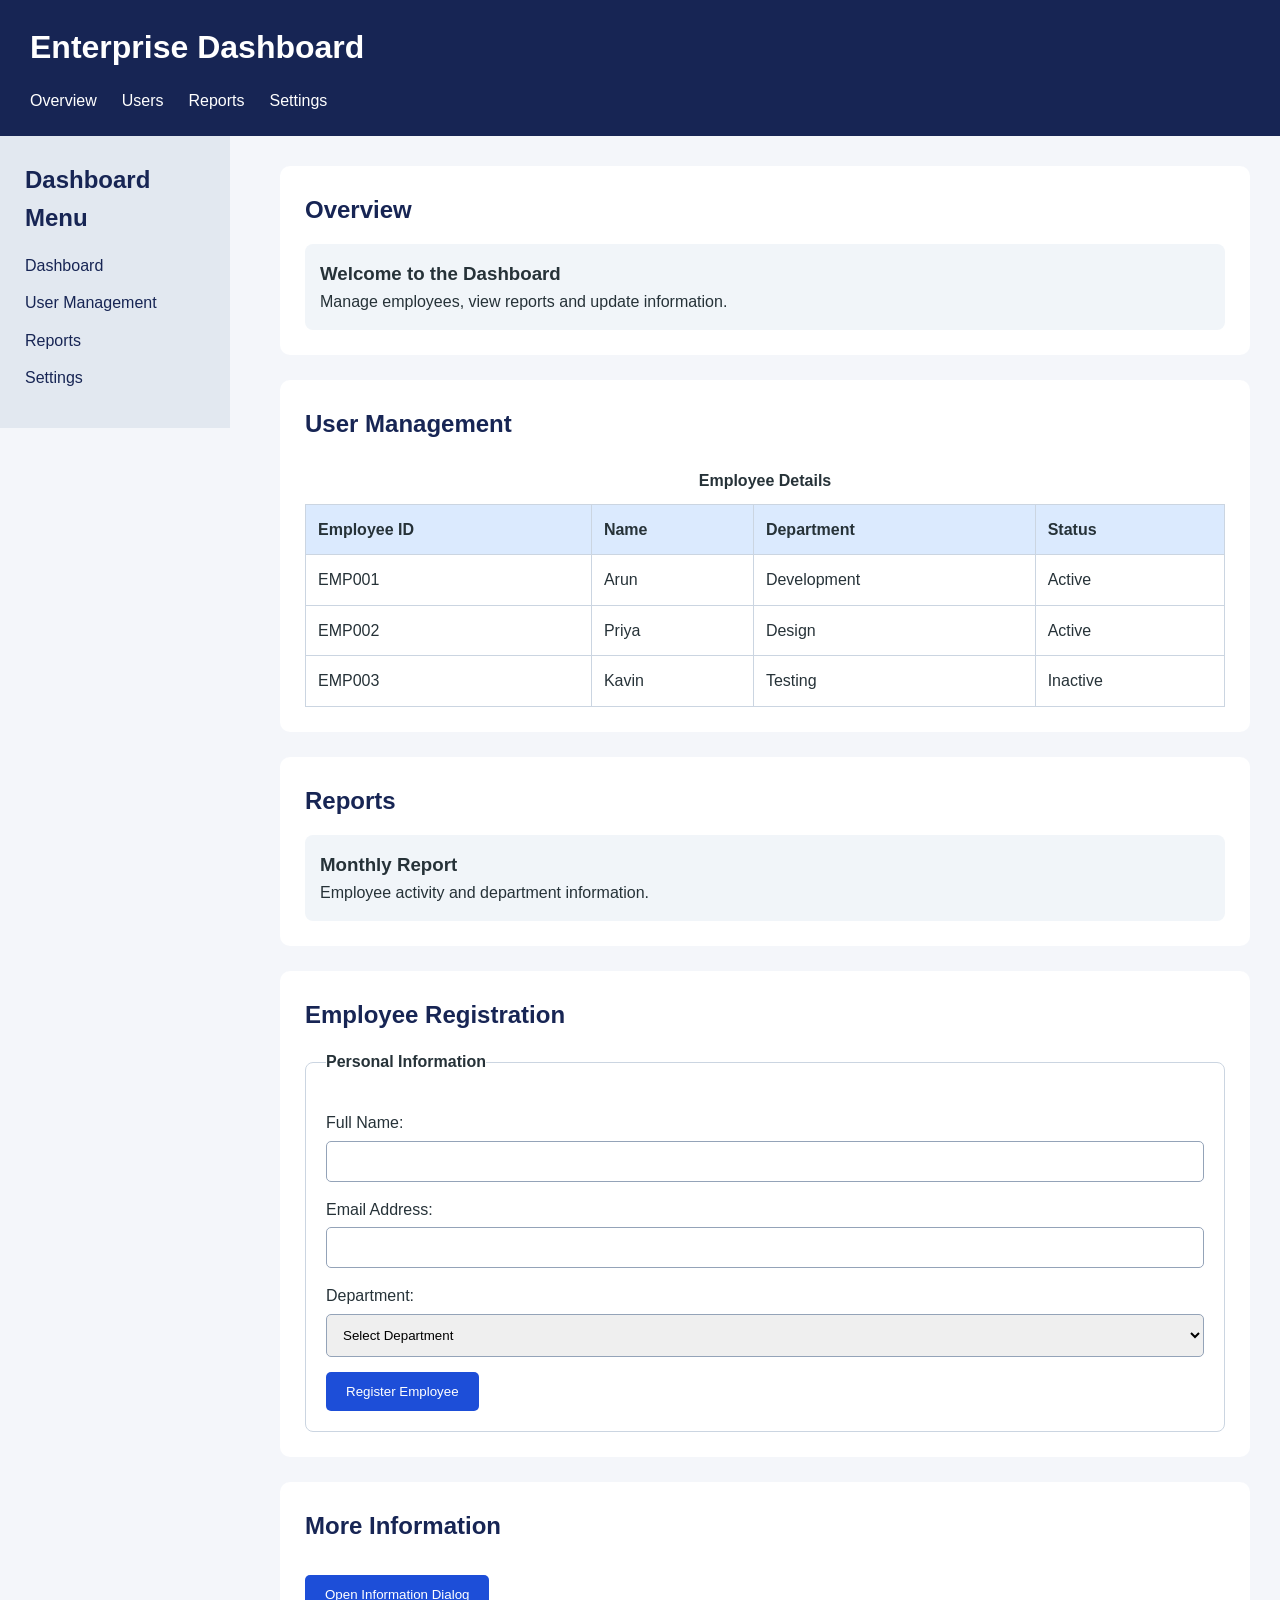
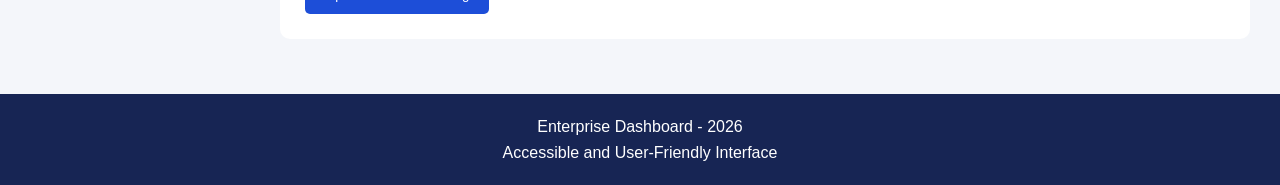
==== index.html @ e8a5ac7d "Build semantic HTML5 accessible dashboard" ====
<!DOCTYPE html>
<html lang="en">
<head>
    <meta charset="UTF-8">
    <meta name="viewport" content="width=device-width, initial-scale=1.0">
    <title>Enterprise Dashboard</title>
<link rel="stylesheet" href="style.css">
</head>

<body>

    <!-- Header -->
    <header>
        <h1>Enterprise Dashboard</h1>

        <nav aria-label="Main navigation">
            <a href="#overview">Overview</a>
            <a href="users.html">Users</a>
            <a href="reports.html">Reports</a>
            <a href="#settings">Settings</a>
        </nav>
    </header>

    <!-- Sidebar -->
    <aside aria-label="Sidebar navigation">
        <h2>Dashboard Menu</h2>

        <nav aria-label="Dashboard sections">
            <ul>
                <li><a href="#overview">Dashboard</a></li>
                <li><a href="users.html">User Management</a></li>
                <li><a href="reports.html">Reports</a></li>
                <li><a href="#settings">Settings</a></li>
            </ul>
        </nav>
    </aside>

    <!-- Main Content -->
    <main>

        <!-- Overview -->
        <section id="overview">
            <h2>Overview</h2>

            <article>
                <h3>Welcome to the Dashboard</h3>
                <p>Manage employees, view reports and update information.</p>
            </article>
        </section>

        <!-- Employee Table -->
        <section id="users">
            <h2>User Management</h2>

            <table>
                <caption>Employee Details</caption>

                <thead>
                    <tr>
                        <th scope="col">Employee ID</th>
                        <th scope="col">Name</th>
                        <th scope="col">Department</th>
                        <th scope="col">Status</th>
                    </tr>
                </thead>

                <tbody>
                    <tr>
                        <td>EMP001</td>
                        <td>Arun</td>
                        <td>Development</td>
                        <td>Active</td>
                    </tr>

                    <tr>
                        <td>EMP002</td>
                        <td>Priya</td>
                        <td>Design</td>
                        <td>Active</td>
                    </tr>

                    <tr>
                        <td>EMP003</td>
                        <td>Kavin</td>
                        <td>Testing</td>
                        <td>Inactive</td>
                    </tr>
                </tbody>
            </table>
        </section>

        <!-- Reports -->
        <section id="reports">
            <h2>Reports</h2>

            <article>
                <h3>Monthly Report</h3>
                <p>Employee activity and department information.</p>
            </article>
        </section>

        <!-- Accessible Form -->
        <section id="settings">
            <h2>Employee Registration</h2>

            <form id="employeeForm">

                <fieldset>
                    <legend>Personal Information</legend>

                    <label for="employeeName">Full Name:</label>
                    <input
                        type="text"
                        id="employeeName"
                        name="employeeName"
                        autocomplete="name"
                        required
                        minlength="3"
                    >

                    <label for="employeeEmail">Email Address:</label>
                    <input
                        type="email"
                        id="employeeEmail"
                        name="employeeEmail"
                        autocomplete="email"
                        required
                    >

                    <label for="department">Department:</label>
                    <select id="department" name="department" required>
                        <option value="">Select Department</option>
                        <option value="Development">Development</option>
                        <option value="Design">Design</option>
                        <option value="Testing">Testing</option>
                    </select>

                    <button type="submit">Register Employee</button>

                </fieldset>
            </form>

            <p id="formMessage" role="status" aria-live="polite"></p>
        </section>

        <!-- Modal Dialog -->
        <section id="modal-section">
            <h2>More Information</h2>

            <button type="button" id="openModal">
                Open Information Dialog
            </button>

            <dialog id="infoDialog" aria-labelledby="dialogTitle">
                <h2 id="dialogTitle">Dashboard Information</h2>

                <p>This dashboard helps manage employee information.</p>

                <button type="button" id="closeModal">
                    Close Dialog
                </button>
            </dialog>
        </section>

    </main>

    <!-- Footer -->
    <footer>
        <p>Enterprise Dashboard - 2026</p>
        <p>Accessible and User-Friendly Interface</p>
    </footer>

    <!-- JavaScript -->
    <script>
        const dialog = document.getElementById("infoDialog");

        document.getElementById("openModal").addEventListener("click", function () {
            dialog.showModal();
        });

        document.getElementById("closeModal").addEventListener("click", function () {
            dialog.close();
        });

        document.getElementById("employeeForm").addEventListener("submit", function (event) {
            event.preventDefault();

            document.getElementById("formMessage").textContent =
                "Employee information submitted successfully.";

            this.reset();
        });
    </script>

</body>
</html>
---- style.css ----
/* General Styling */
* {
    box-sizing: border-box;
    margin: 0;
    padding: 0;
}

body {
    font-family: Arial, sans-serif;
    background-color: #f4f6fa;
    color: #263238;
    line-height: 1.6;
}

/* Header */
header {
    background-color: #172554;
    color: white;
    padding: 22px 30px;
}

header h1 {
    margin-bottom: 15px;
}

header nav {
    display: flex;
    gap: 25px;
    flex-wrap: wrap;
}

header nav a {
    color: white;
    text-decoration: none;
}

/* Sidebar */
aside {
    background-color: #e2e8f0;
    padding: 25px;
    width: 230px;
    min-height: 100%;
    float: left;
}

aside h2 {
    margin-bottom: 15px;
}

aside ul {
    list-style: none;
}

aside li {
    margin: 12px 0;
}

aside a {
    color: #172554;
    text-decoration: none;
}

/* Main Content */
main {
    margin-left: 250px;
    padding: 30px;
}

section {
    background-color: white;
    padding: 25px;
    margin-bottom: 25px;
    border-radius: 10px;
}

h2 {
    margin-bottom: 15px;
    color: #172554;
}

article {
    padding: 15px;
    background-color: #f1f5f9;
    border-radius: 8px;
}

/* Table */
table {
    width: 100%;
    border-collapse: collapse;
    margin-top: 15px;
}

caption {
    font-weight: bold;
    padding: 10px;
}

th, td {
    border: 1px solid #cbd5e1;
    padding: 12px;
    text-align: left;
}

th {
    background-color: #dbeafe;
}

/* Forms */
fieldset {
    padding: 20px;
    border: 1px solid #cbd5e1;
    border-radius: 8px;
}

legend {
    font-weight: bold;
}

label {
    display: block;
    margin-top: 15px;
}

input, select {
    width: 100%;
    padding: 12px;
    margin-top: 5px;
    border: 1px solid #94a3b8;
    border-radius: 5px;
}

/* Buttons */
button {
    background-color: #1d4ed8;
    color: white;
    padding: 12px 20px;
    margin-top: 15px;
    border: none;
    border-radius: 5px;
    cursor: pointer;
}

button:hover {
    background-color: #1e40af;
}

/* Keyboard Focus */
a:focus-visible,
button:focus-visible,
input:focus-visible,
select:focus-visible {
    outline: 3px solid #f59e0b;
    outline-offset: 3px;
}

/* Modal */
dialog {
    margin: auto;
    padding: 30px;
    border: none;
    border-radius: 10px;
    max-width: 450px;
}

dialog::backdrop {
    background-color: rgba(0, 0, 0, 0.6);
}

/* Footer */
footer {
    clear: both;
    background-color: #172554;
    color: white;
    text-align: center;
    padding: 20px;
}

/* Responsive Layout */
@media (max-width: 700px) {
    aside {
        float: none;
        width: 100%;
    }

    main {
        margin-left: 0;
        padding: 15px;
    }

    table {
        font-size: 13px;
    }
}
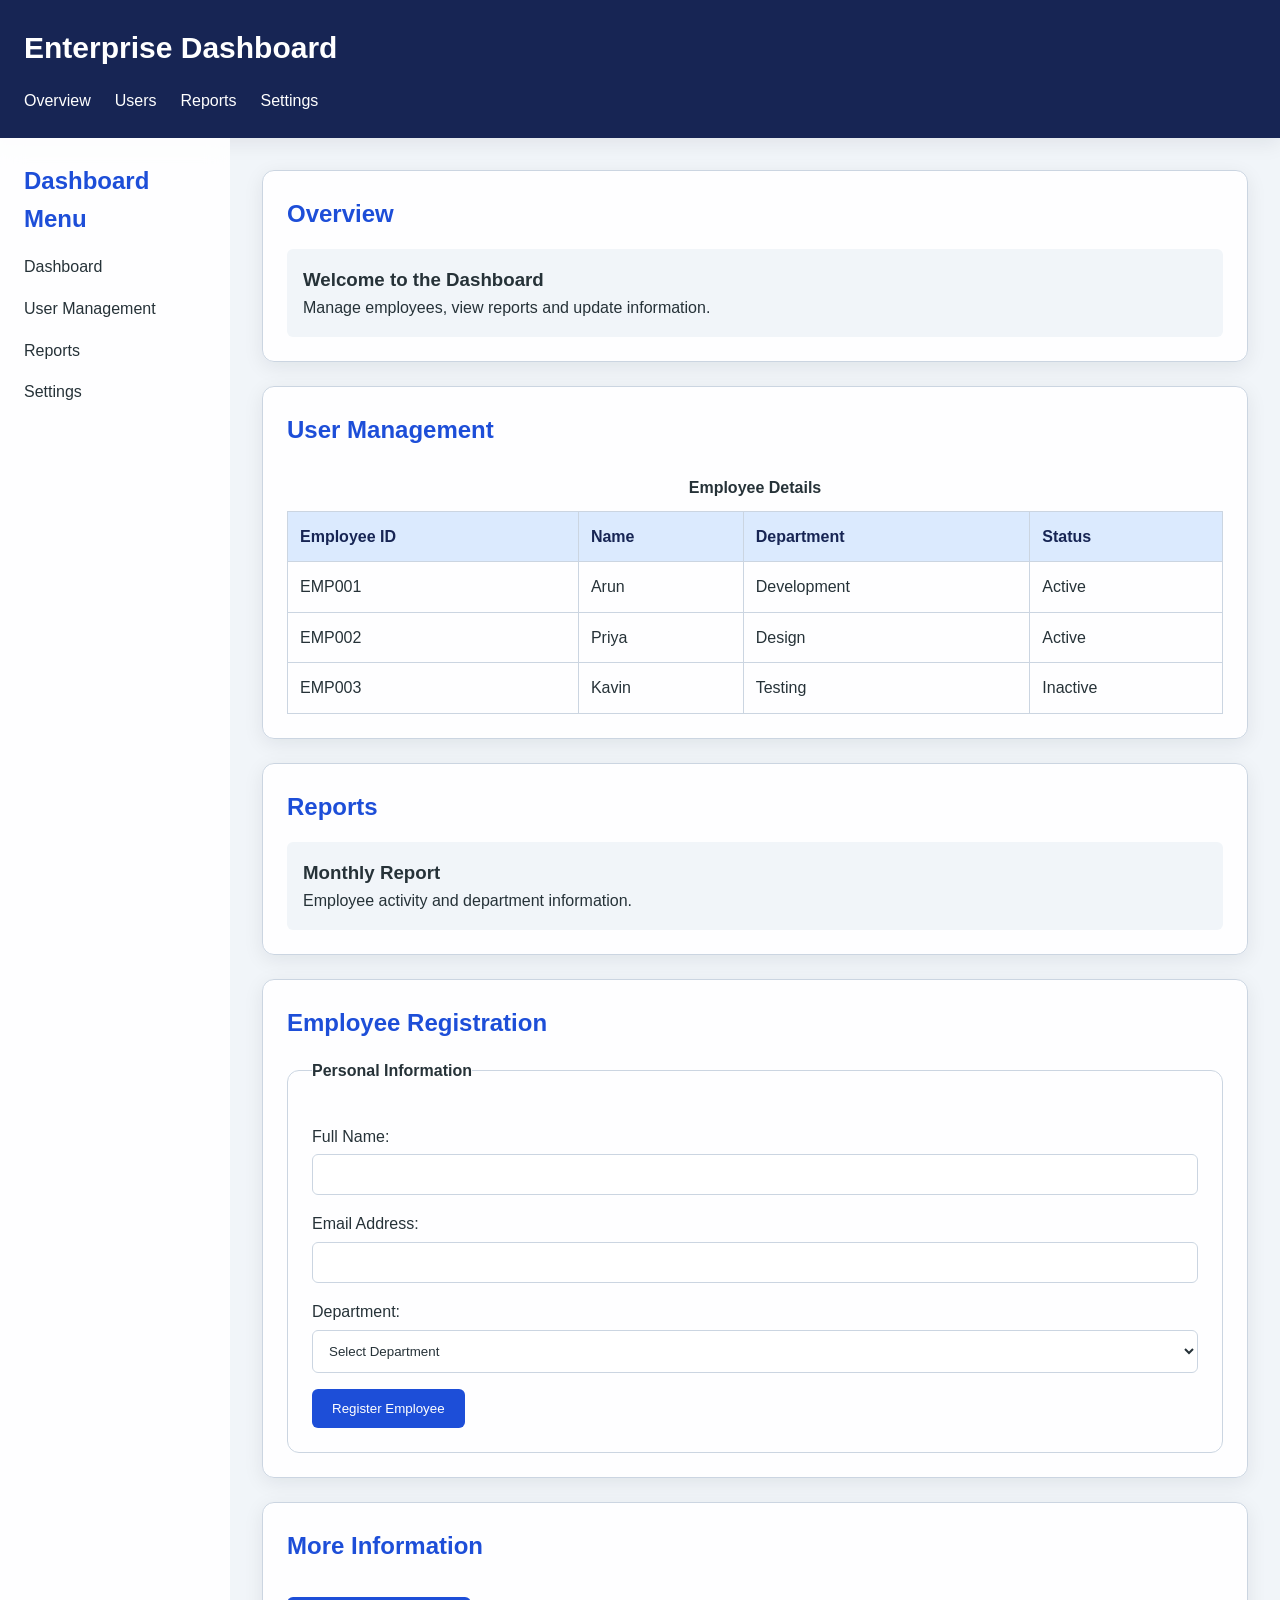
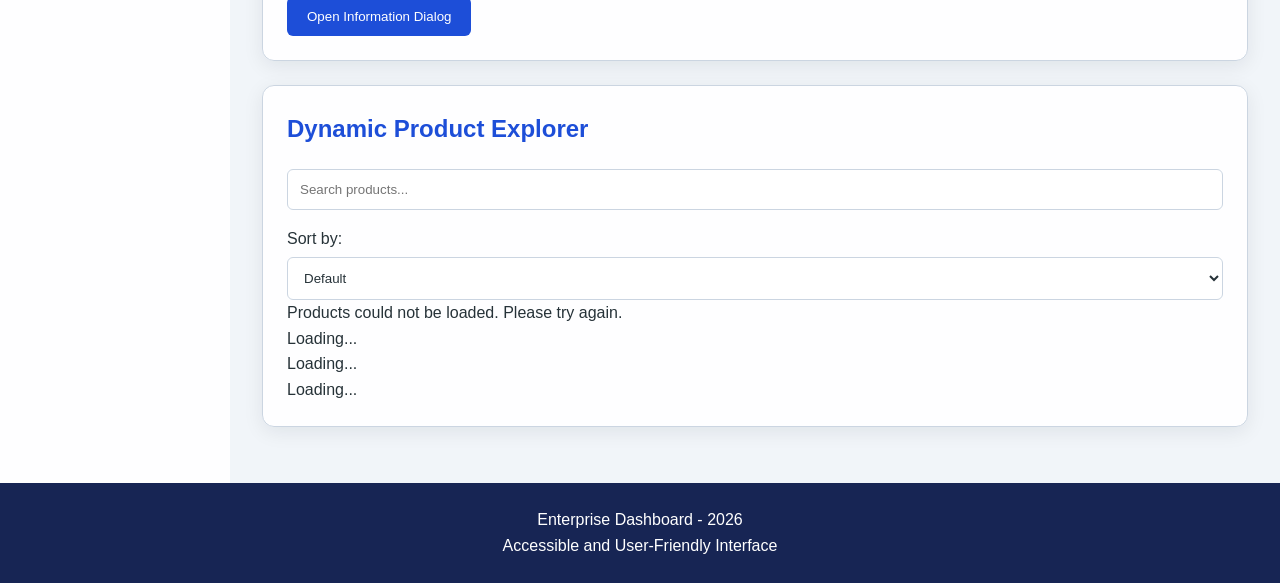
==== commit ddd48f1d: "Add files via upload" ====
--- a/index.html
+++ b/index.html
@@ -1,197 +1,197 @@
-
-<!DOCTYPE html>
-<html lang="en">
-<head>
-    <meta charset="UTF-8">
-    <meta name="viewport" content="width=device-width, initial-scale=1.0">
-    <title>Enterprise Dashboard</title>
-<link rel="stylesheet" href="style.css">
-</head>
-
-<body>
-
-    <!-- Header -->
-    <header>
-        <h1>Enterprise Dashboard</h1>
-
-        <nav aria-label="Main navigation">
-            <a href="#overview">Overview</a>
-            <a href="users.html">Users</a>
-            <a href="reports.html">Reports</a>
-            <a href="#settings">Settings</a>
-        </nav>
-    </header>
-
-    <!-- Sidebar -->
-    <aside aria-label="Sidebar navigation">
-        <h2>Dashboard Menu</h2>
-
-        <nav aria-label="Dashboard sections">
-            <ul>
-                <li><a href="#overview">Dashboard</a></li>
-                <li><a href="users.html">User Management</a></li>
-                <li><a href="reports.html">Reports</a></li>
-                <li><a href="#settings">Settings</a></li>
-            </ul>
-        </nav>
-    </aside>
-
-    <!-- Main Content -->
-    <main>
-
-        <!-- Overview -->
-        <section id="overview">
-            <h2>Overview</h2>
-
-            <article>
-                <h3>Welcome to the Dashboard</h3>
-                <p>Manage employees, view reports and update information.</p>
-            </article>
-        </section>
-
-        <!-- Employee Table -->
-        <section id="users">
-            <h2>User Management</h2>
-
-            <table>
-                <caption>Employee Details</caption>
-
-                <thead>
-                    <tr>
-                        <th scope="col">Employee ID</th>
-                        <th scope="col">Name</th>
-                        <th scope="col">Department</th>
-                        <th scope="col">Status</th>
-                    </tr>
-                </thead>
-
-                <tbody>
-                    <tr>
-                        <td>EMP001</td>
-                        <td>Arun</td>
-                        <td>Development</td>
-                        <td>Active</td>
-                    </tr>
-
-                    <tr>
-                        <td>EMP002</td>
-                        <td>Priya</td>
-                        <td>Design</td>
-                        <td>Active</td>
-                    </tr>
-
-                    <tr>
-                        <td>EMP003</td>
-                        <td>Kavin</td>
-                        <td>Testing</td>
-                        <td>Inactive</td>
-                    </tr>
-                </tbody>
-            </table>
-        </section>
-
-        <!-- Reports -->
-        <section id="reports">
-            <h2>Reports</h2>
-
-            <article>
-                <h3>Monthly Report</h3>
-                <p>Employee activity and department information.</p>
-            </article>
-        </section>
-
-        <!-- Accessible Form -->
-        <section id="settings">
-            <h2>Employee Registration</h2>
-
-            <form id="employeeForm">
-
-                <fieldset>
-                    <legend>Personal Information</legend>
-
-                    <label for="employeeName">Full Name:</label>
-                    <input
-                        type="text"
-                        id="employeeName"
-                        name="employeeName"
-                        autocomplete="name"
-                        required
-                        minlength="3"
-                    >
-
-                    <label for="employeeEmail">Email Address:</label>
-                    <input
-                        type="email"
-                        id="employeeEmail"
-                        name="employeeEmail"
-                        autocomplete="email"
-                        required
-                    >
-
-                    <label for="department">Department:</label>
-                    <select id="department" name="department" required>
-                        <option value="">Select Department</option>
-                        <option value="Development">Development</option>
-                        <option value="Design">Design</option>
-                        <option value="Testing">Testing</option>
-                    </select>
-
-                    <button type="submit">Register Employee</button>
-
-                </fieldset>
-            </form>
-
-            <p id="formMessage" role="status" aria-live="polite"></p>
-        </section>
-
-        <!-- Modal Dialog -->
-        <section id="modal-section">
-            <h2>More Information</h2>
-
-            <button type="button" id="openModal">
-                Open Information Dialog
-            </button>
-
-            <dialog id="infoDialog" aria-labelledby="dialogTitle">
-                <h2 id="dialogTitle">Dashboard Information</h2>
-
-                <p>This dashboard helps manage employee information.</p>
-
-                <button type="button" id="closeModal">
-                    Close Dialog
-                </button>
-            </dialog>
-        </section>
-
-    </main>
-
-    <!-- Footer -->
-    <footer>
-        <p>Enterprise Dashboard - 2026</p>
-        <p>Accessible and User-Friendly Interface</p>
-    </footer>
-
-    <!-- JavaScript -->
-    <script>
-        const dialog = document.getElementById("infoDialog");
-
-        document.getElementById("openModal").addEventListener("click", function () {
-            dialog.showModal();
-        });
-
-        document.getElementById("closeModal").addEventListener("click", function () {
-            dialog.close();
-        });
-
-        document.getElementById("employeeForm").addEventListener("submit", function (event) {
-            event.preventDefault();
-
-            document.getElementById("formMessage").textContent =
-                "Employee information submitted successfully.";
-
-            this.reset();
-        });
-    </script>
-
-</body>
-</html>
+
+<!DOCTYPE html>
+<html lang="en">
+<head>
+    <meta charset="UTF-8">
+    <meta name="viewport" content="width=device-width, initial-scale=1.0">
+    <title>Enterprise Dashboard</title>
+<link rel="stylesheet" href="style.css">
+</head>
+
+<body>
+
+    <!-- Header -->
+    <header>
+        <h1>Enterprise Dashboard</h1>
+
+        <nav aria-label="Main navigation">
+            <a href="#overview">Overview</a>
+            <a href="users.html">Users</a>
+            <a href="reports.html">Reports</a>
+            <a href="#settings">Settings</a>
+        </nav>
+    </header>
+
+    <!-- Sidebar -->
+    <aside aria-label="Sidebar navigation">
+        <h2>Dashboard Menu</h2>
+
+        <nav aria-label="Dashboard sections">
+            <ul>
+                <li><a href="#overview">Dashboard</a></li>
+                <li><a href="users.html">User Management</a></li>
+                <li><a href="reports.html">Reports</a></li>
+                <li><a href="#settings">Settings</a></li>
+            </ul>
+        </nav>
+    </aside>
+
+    <!-- Main Content -->
+    <main>
+
+        <!-- Overview -->
+        <section id="overview">
+            <h2>Overview</h2>
+
+            <article>
+                <h3>Welcome to the Dashboard</h3>
+                <p>Manage employees, view reports and update information.</p>
+            </article>
+        </section>
+
+        <!-- Employee Table -->
+        <section id="users">
+            <h2>User Management</h2>
+
+            <table>
+                <caption>Employee Details</caption>
+
+                <thead>
+                    <tr>
+                        <th scope="col">Employee ID</th>
+                        <th scope="col">Name</th>
+                        <th scope="col">Department</th>
+                        <th scope="col">Status</th>
+                    </tr>
+                </thead>
+
+                <tbody>
+                    <tr>
+                        <td>EMP001</td>
+                        <td>Arun</td>
+                        <td>Development</td>
+                        <td>Active</td>
+                    </tr>
+
+                    <tr>
+                        <td>EMP002</td>
+                        <td>Priya</td>
+                        <td>Design</td>
+                        <td>Active</td>
+                    </tr>
+
+                    <tr>
+                        <td>EMP003</td>
+                        <td>Kavin</td>
+                        <td>Testing</td>
+                        <td>Inactive</td>
+                    </tr>
+                </tbody>
+            </table>
+        </section>
+
+        <!-- Reports -->
+        <section id="reports">
+            <h2>Reports</h2>
+
+            <article>
+                <h3>Monthly Report</h3>
+                <p>Employee activity and department information.</p>
+            </article>
+        </section>
+
+        <!-- Accessible Form -->
+        <section id="settings">
+            <h2>Employee Registration</h2>
+
+            <form id="employeeForm">
+
+                <fieldset>
+                    <legend>Personal Information</legend>
+
+                    <label for="employeeName">Full Name:</label>
+                    <input
+                        type="text"
+                        id="employeeName"
+                        name="employeeName"
+                        autocomplete="name"
+                        required
+                        minlength="3"
+                    >
+
+                    <label for="employeeEmail">Email Address:</label>
+                    <input
+                        type="email"
+                        id="employeeEmail"
+                        name="employeeEmail"
+                        autocomplete="email"
+                        required
+                    >
+
+                    <label for="department">Department:</label>
+                    <select id="department" name="department" required>
+                        <option value="">Select Department</option>
+                        <option value="Development">Development</option>
+                        <option value="Design">Design</option>
+                        <option value="Testing">Testing</option>
+                    </select>
+
+                    <button type="submit">Register Employee</button>
+
+                </fieldset>
+            </form>
+
+            <p id="formMessage" role="status" aria-live="polite"></p>
+        </section>
+
+        <!-- Modal Dialog -->
+        <section id="modal-section">
+            <h2>More Information</h2>
+
+            <button type="button" id="openModal">
+                Open Information Dialog
+            </button>
+
+            <dialog id="infoDialog" aria-labelledby="dialogTitle">
+                <h2 id="dialogTitle">Dashboard Information</h2>
+
+                <p>This dashboard helps manage employee information.</p>
+
+                <button type="button" id="closeModal">
+                    Close Dialog
+                </button>
+            </dialog>
+        </section>
+
+    </main>
+
+    <!-- Footer -->
+    <footer>
+        <p>Enterprise Dashboard - 2026</p>
+        <p>Accessible and User-Friendly Interface</p>
+    </footer>
+
+    <!-- JavaScript -->
+    <script>
+        const dialog = document.getElementById("infoDialog");
+
+        document.getElementById("openModal").addEventListener("click", function () {
+            dialog.showModal();
+        });
+
+        document.getElementById("closeModal").addEventListener("click", function () {
+            dialog.close();
+        });
+
+        document.getElementById("employeeForm").addEventListener("submit", function (event) {
+            event.preventDefault();
+
+            document.getElementById("formMessage").textContent =
+                "Employee information submitted successfully.";
+
+            this.reset();
+        });
+    </script>
+<script type="module" src="app.js"></script>
+</body>
+</html>
--- a/style.css
+++ b/style.css
@@ -1,195 +1,370 @@
-
-/* General Styling */
-* {
-    box-sizing: border-box;
-    margin: 0;
-    padding: 0;
-}
-
-body {
-    font-family: Arial, sans-serif;
-    background-color: #f4f6fa;
-    color: #263238;
-    line-height: 1.6;
-}
-
-/* Header */
-header {
-    background-color: #172554;
-    color: white;
-    padding: 22px 30px;
-}
-
-header h1 {
-    margin-bottom: 15px;
-}
-
-header nav {
-    display: flex;
-    gap: 25px;
-    flex-wrap: wrap;
-}
-
-header nav a {
-    color: white;
-    text-decoration: none;
-}
-
-/* Sidebar */
-aside {
-    background-color: #e2e8f0;
-    padding: 25px;
-    width: 230px;
-    min-height: 100%;
-    float: left;
-}
-
-aside h2 {
-    margin-bottom: 15px;
-}
-
-aside ul {
-    list-style: none;
-}
-
-aside li {
-    margin: 12px 0;
-}
-
-aside a {
-    color: #172554;
-    text-decoration: none;
-}
-
-/* Main Content */
-main {
-    margin-left: 250px;
-    padding: 30px;
-}
-
-section {
-    background-color: white;
-    padding: 25px;
-    margin-bottom: 25px;
-    border-radius: 10px;
-}
-
-h2 {
-    margin-bottom: 15px;
-    color: #172554;
-}
-
-article {
-    padding: 15px;
-    background-color: #f1f5f9;
-    border-radius: 8px;
-}
-
-/* Table */
-table {
-    width: 100%;
-    border-collapse: collapse;
-    margin-top: 15px;
-}
-
-caption {
-    font-weight: bold;
-    padding: 10px;
-}
-
-th, td {
-    border: 1px solid #cbd5e1;
-    padding: 12px;
-    text-align: left;
-}
-
-th {
-    background-color: #dbeafe;
-}
-
-/* Forms */
-fieldset {
-    padding: 20px;
-    border: 1px solid #cbd5e1;
-    border-radius: 8px;
-}
-
-legend {
-    font-weight: bold;
-}
-
-label {
-    display: block;
-    margin-top: 15px;
-}
-
-input, select {
-    width: 100%;
-    padding: 12px;
-    margin-top: 5px;
-    border: 1px solid #94a3b8;
-    border-radius: 5px;
-}
-
-/* Buttons */
-button {
-    background-color: #1d4ed8;
-    color: white;
-    padding: 12px 20px;
-    margin-top: 15px;
-    border: none;
-    border-radius: 5px;
-    cursor: pointer;
-}
-
-button:hover {
-    background-color: #1e40af;
-}
-
-/* Keyboard Focus */
-a:focus-visible,
-button:focus-visible,
-input:focus-visible,
-select:focus-visible {
-    outline: 3px solid #f59e0b;
-    outline-offset: 3px;
-}
-
-/* Modal */
-dialog {
-    margin: auto;
-    padding: 30px;
-    border: none;
-    border-radius: 10px;
-    max-width: 450px;
-}
-
-dialog::backdrop {
-    background-color: rgba(0, 0, 0, 0.6);
-}
-
-/* Footer */
-footer {
-    clear: both;
-    background-color: #172554;
-    color: white;
-    text-align: center;
-    padding: 20px;
-}
-
-/* Responsive Layout */
-@media (max-width: 700px) {
-    aside {
-        float: none;
-        width: 100%;
-    }
-
-    main {
-        margin-left: 0;
-        padding: 15px;
-    }
-
-    table {
-        font-size: 13px;
-    }
-}
+
+/* ========================================
+   TASK 4 - RESPONSIVE DESIGN ARCHITECTURE
+   ======================================== */
+
+/* 1. DESIGN TOKENS */
+:root {
+    --primary: #172554;
+    --primary-light: #1d4ed8;
+    --accent: #38bdf8;
+
+    --bg: #f1f5f9;
+    --surface: rgba(255, 255, 255, 0.88);
+    --text: #263238;
+    --muted: #64748b;
+    --border: #cbd5e1;
+
+    --font-main: Arial, sans-serif;
+    --text-sm: 14px;
+    --text-md: 16px;
+    --text-lg: 24px;
+    --text-xl: 30px;
+
+    --space-1: 5px;
+    --space-2: 10px;
+    --space-3: 16px;
+    --space-4: 24px;
+    --space-5: 32px;
+
+    --radius-sm: 6px;
+    --radius-md: 12px;
+    --radius-lg: 18px;
+
+    --shadow: 0 5px 20px rgba(15, 23, 42, 0.08);
+    --transition: 0.3s ease;
+}
+
+/* 2. DARK THEME VARIABLES */
+[data-theme="dark"] {
+    --bg: #0f172a;
+    --surface: rgba(30, 41, 59, 0.9);
+    --text: #f1f5f9;
+    --muted: #cbd5e1;
+    --border: #475569;
+}
+
+/* 3. GENERAL STYLING */
+* {
+    box-sizing: border-box;
+    margin: 0;
+    padding: 0;
+}
+
+html {
+    scroll-behavior: smooth;
+}
+
+body {
+    font-family: var(--font-main);
+    background: var(--bg);
+    color: var(--text);
+    line-height: 1.6;
+    min-width: 320px;
+    overflow-x: hidden;
+    transition: background var(--transition),
+                color var(--transition);
+}
+
+/* 4. HEADER AND NAVIGATION */
+header {
+    background: var(--primary);
+    color: white;
+    padding: var(--space-4);
+    box-shadow: var(--shadow);
+}
+
+header h1 {
+    font-size: var(--text-xl);
+    margin-bottom: var(--space-3);
+}
+
+header nav {
+    display: flex;
+    align-items: center;
+    flex-wrap: wrap;
+    gap: var(--space-4);
+}
+
+header nav a {
+    color: white;
+    text-decoration: none;
+    transition: color var(--transition);
+}
+
+header nav a:hover {
+    color: var(--accent);
+}
+
+/* 5. DASHBOARD GRID */
+body {
+    display: grid;
+    grid-template-columns: 230px minmax(0, 1fr);
+    grid-template-areas:
+        "header header"
+        "sidebar main"
+        "footer footer";
+}
+
+header {
+    grid-area: header;
+}
+
+aside {
+    grid-area: sidebar;
+    background: var(--surface);
+    padding: var(--space-4);
+    min-width: 0;
+    backdrop-filter: blur(12px);
+}
+
+main {
+    grid-area: main;
+    padding: var(--space-5);
+    min-width: 0;
+}
+
+/* 6. SIDEBAR */
+aside h2 {
+    margin-bottom: var(--space-3);
+}
+
+aside ul {
+    list-style: none;
+}
+
+aside li {
+    margin: var(--space-3) 0;
+}
+
+aside a {
+    color: var(--text);
+    text-decoration: none;
+    transition: color var(--transition);
+}
+
+aside a:hover {
+    color: var(--primary-light);
+}
+
+/* 7. CONTENT CARDS */
+section {
+    background: var(--surface);
+    padding: var(--space-4);
+    margin-bottom: var(--space-4);
+    border: 1px solid var(--border);
+    border-radius: var(--radius-md);
+    box-shadow: var(--shadow);
+    backdrop-filter: blur(12px);
+    transition: transform var(--transition),
+                box-shadow var(--transition);
+}
+
+section:hover {
+    transform: translateY(-3px);
+    box-shadow: 0 10px 25px rgba(15, 23, 42, 0.12);
+}
+
+h2 {
+    color: var(--primary-light);
+    margin-bottom: var(--space-3);
+    font-size: var(--text-lg);
+}
+
+article {
+    padding: var(--space-3);
+    background: var(--bg);
+    border-radius: var(--radius-sm);
+}
+
+/* 8. TABLES */
+table {
+    width: 100%;
+    border-collapse: collapse;
+    margin-top: var(--space-3);
+}
+
+caption {
+    font-weight: bold;
+    padding: var(--space-2);
+}
+
+th, td {
+    border: 1px solid var(--border);
+    padding: 12px;
+    text-align: left;
+}
+
+th {
+    background: #dbeafe;
+    color: #172554;
+}
+
+/* 9. FORMS */
+fieldset {
+    padding: var(--space-4);
+    border: 1px solid var(--border);
+    border-radius: var(--radius-md);
+}
+
+legend {
+    font-weight: bold;
+}
+
+label {
+    display: block;
+    margin-top: var(--space-3);
+}
+
+input, select {
+    width: 100%;
+    padding: 12px;
+    margin-top: var(--space-1);
+    border: 1px solid var(--border);
+    border-radius: var(--radius-sm);
+    background: var(--surface);
+    color: var(--text);
+}
+
+/* 10. BUTTONS */
+button {
+    background: var(--primary-light);
+    color: white;
+    padding: 12px 20px;
+    margin-top: var(--space-3);
+    border: none;
+    border-radius: var(--radius-sm);
+    cursor: pointer;
+    transition: background var(--transition),
+                transform var(--transition);
+}
+
+button:hover {
+    background: var(--primary);
+    transform: translateY(-2px);
+}
+
+/* 11. ACCESSIBILITY FOCUS */
+a:focus-visible,
+button:focus-visible,
+input:focus-visible,
+select:focus-visible {
+    outline: 3px solid #f59e0b;
+    outline-offset: 3px;
+}
+
+/* 12. MODAL */
+dialog {
+    margin: auto;
+    padding: var(--space-5);
+    border: none;
+    border-radius: var(--radius-md);
+    max-width: 450px;
+    width: calc(100% - 32px);
+    background: var(--surface);
+    color: var(--text);
+    box-shadow: var(--shadow);
+}
+
+dialog::backdrop {
+    background: rgba(0, 0, 0, 0.6);
+    backdrop-filter: blur(5px);
+}
+
+/* 13. FOOTER */
+footer {
+    grid-area: footer;
+    background: var(--primary);
+    color: white;
+    text-align: center;
+    padding: var(--space-4);
+}
+
+/* 14. TABLET - 768px */
+@media (max-width: 1023px) {
+    body {
+        grid-template-columns: 190px minmax(0, 1fr);
+    }
+
+    main {
+        padding: var(--space-4);
+    }
+
+    header h1 {
+        font-size: var(--text-lg);
+    }
+}
+
+/* 15. MOBILE - 320px to 767px */
+@media (max-width: 767px) {
+    body {
+        grid-template-columns: minmax(0, 1fr);
+        grid-template-areas:
+            "header"
+            "sidebar"
+            "main"
+            "footer";
+    }
+
+    header {
+        padding: var(--space-3);
+    }
+
+    header nav {
+        gap: var(--space-2);
+    }
+
+    aside {
+        width: 100%;
+        padding: var(--space-3);
+    }
+
+    aside ul {
+        display: flex;
+        flex-wrap: wrap;
+        gap: var(--space-3);
+    }
+
+    aside li {
+        margin: 0;
+    }
+
+    main {
+        padding: var(--space-3);
+    }
+
+    section {
+        padding: var(--space-3);
+    }
+
+    table {
+        display: block;
+        overflow-x: auto;
+        white-space: nowrap;
+        max-width: 100%;
+    }
+
+    header h1 {
+        font-size: 22px;
+    }
+}
+
+/* 16. LARGE DESKTOP - 1440px */
+@media (min-width: 1440px) {
+    body {
+        grid-template-columns: 260px minmax(0, 1fr);
+    }
+
+    main {
+        padding: 40px;
+    }
+}
+
+/* 17. SMALL SCREEN SAFETY */
+img, video, iframe {
+    max-width: 100%;
+}
+
+input, select, button {
+    max-width: 100%;
+}
